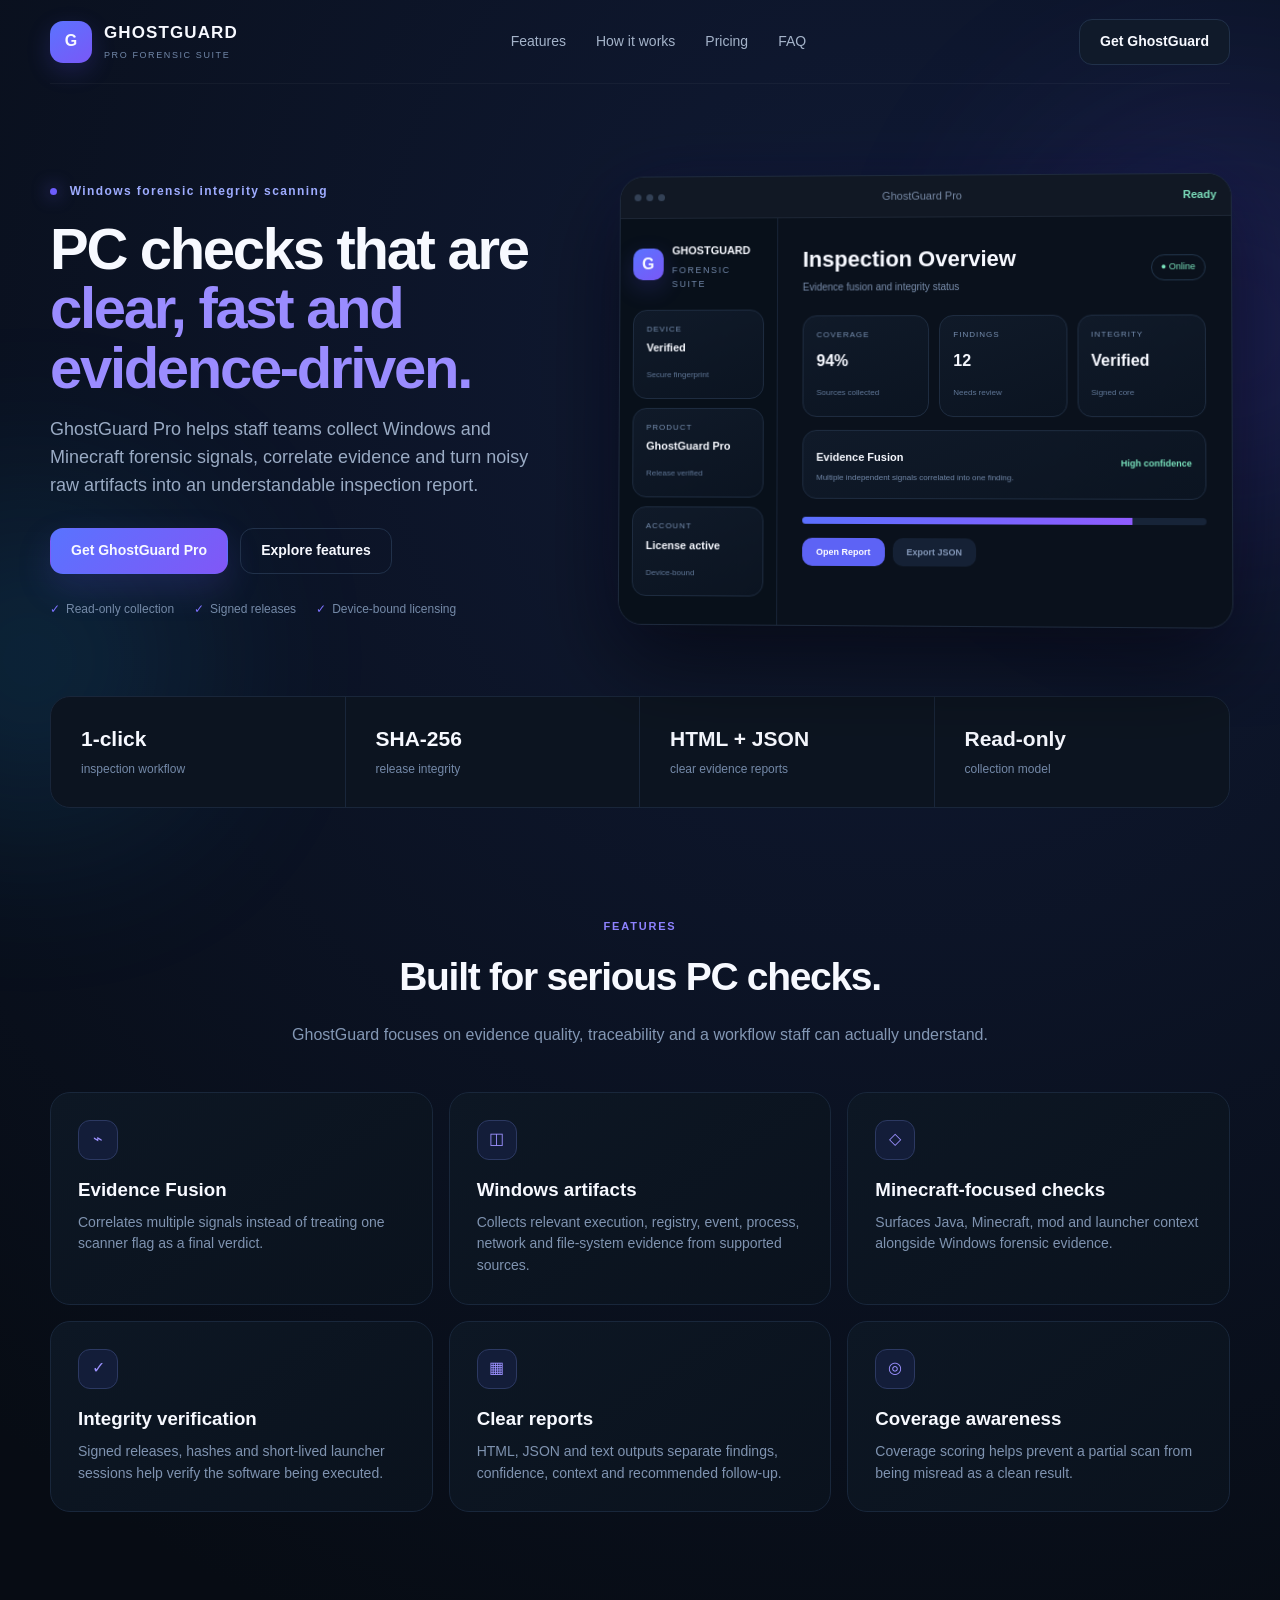
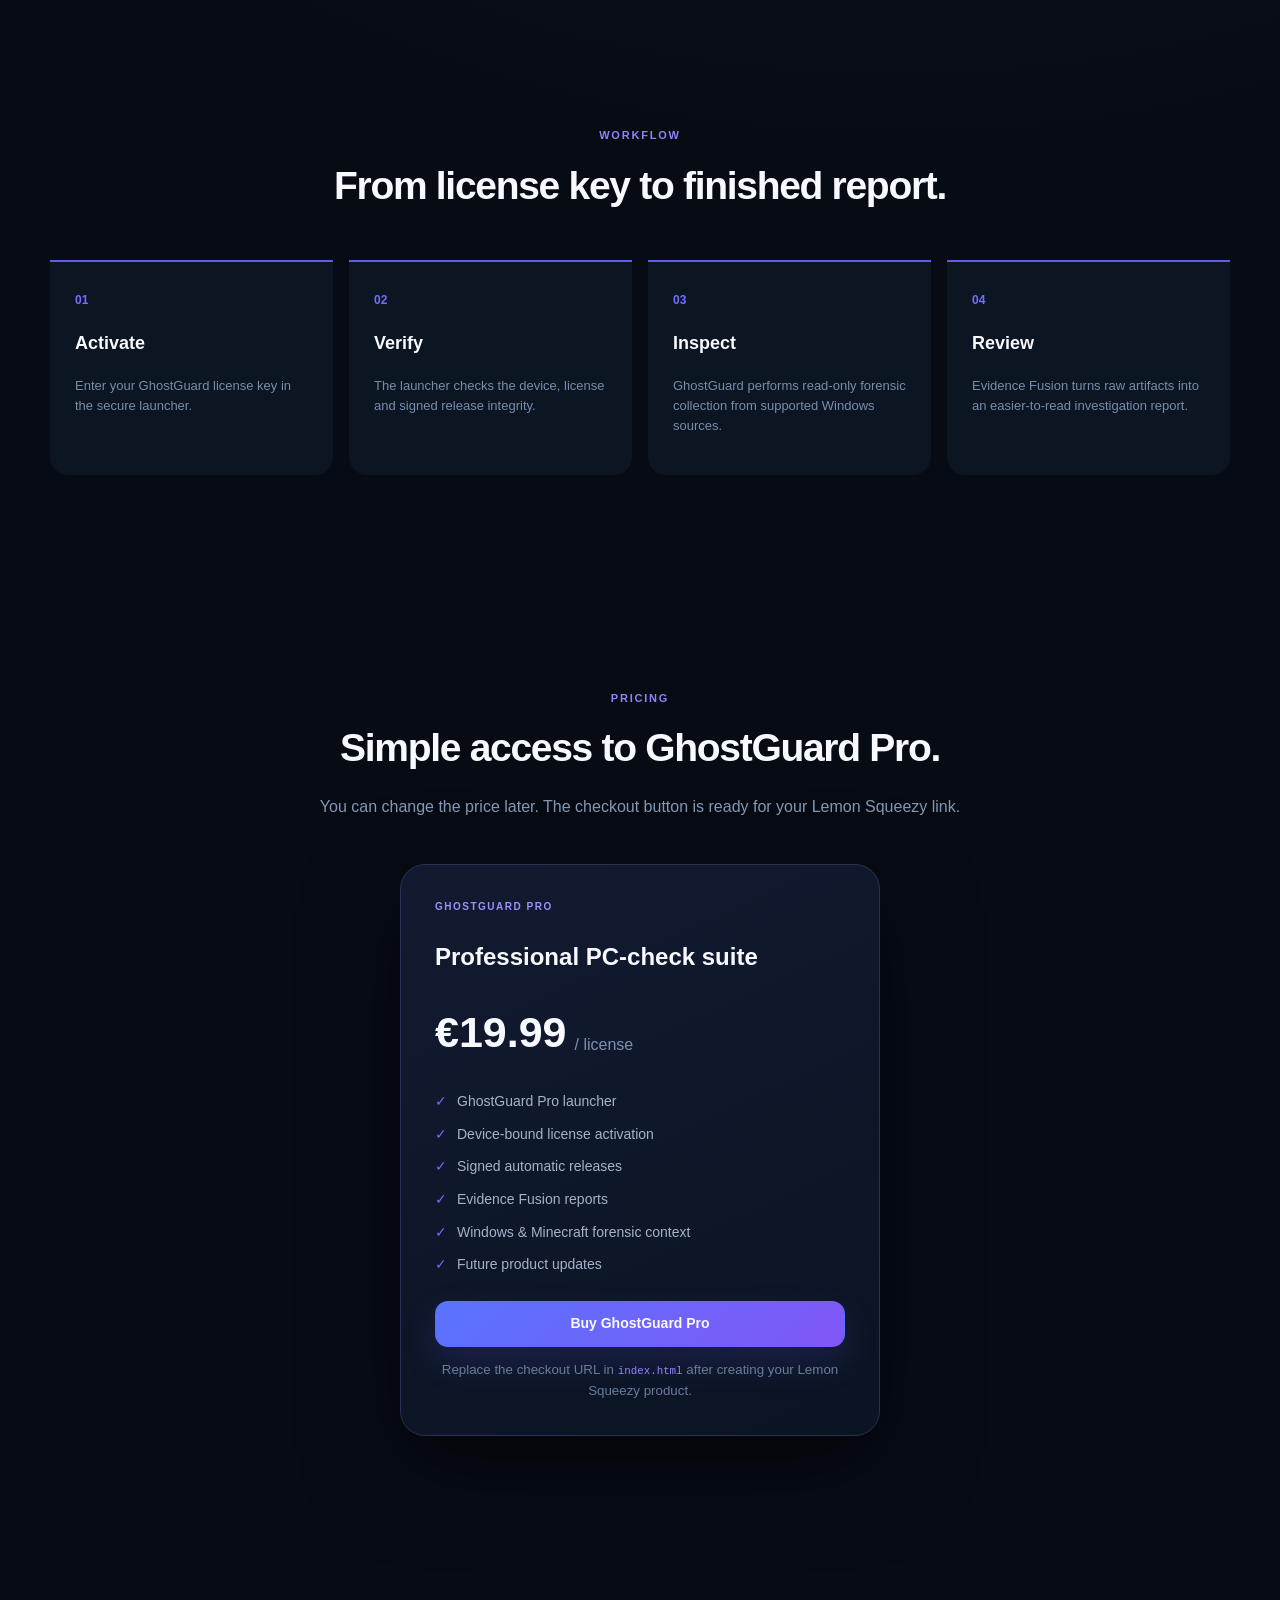
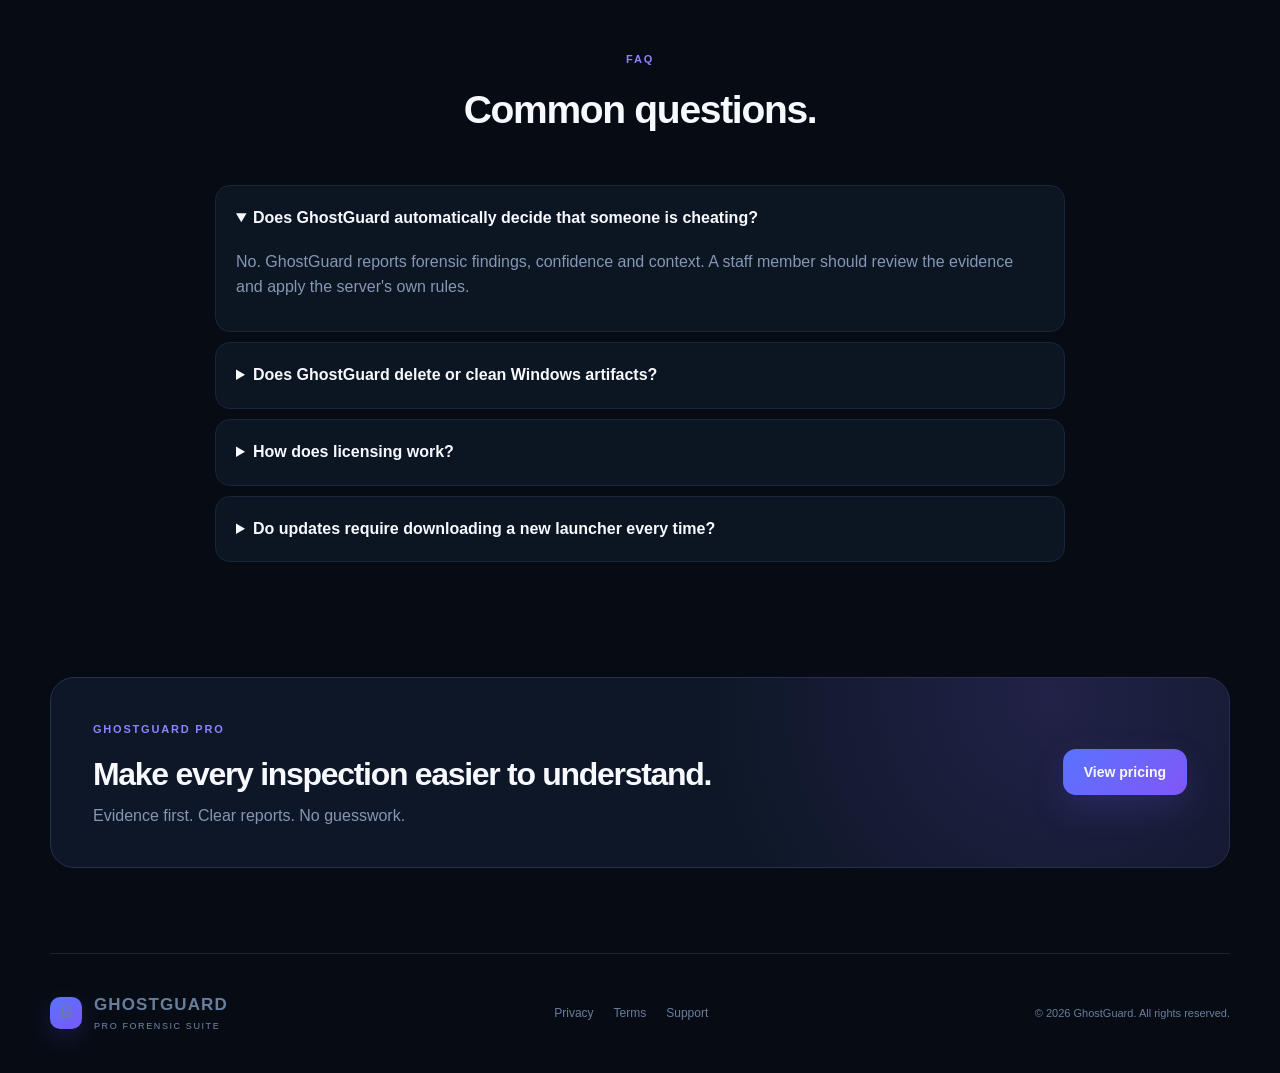
==== index.html @ 9f10e1e0 "Initial GhostGuard website" ====
<!doctype html>
<html lang="en">
<head>
  <meta charset="utf-8" />
  <meta name="viewport" content="width=device-width,initial-scale=1" />
  <meta name="description" content="GhostGuard Pro — Windows and Minecraft forensic integrity scanner for professional PC checks, evidence collection and clear reporting." />
  <title>GhostGuard Pro — Forensic Integrity Scanner</title>
  <link rel="icon" href="assets/favicon.svg" type="image/svg+xml" />
  <link rel="stylesheet" href="styles.css" />
</head>
<body>
  <div class="bg-orb orb-a"></div><div class="bg-orb orb-b"></div>
  <header class="nav shell">
    <a class="brand" href="#top" aria-label="GhostGuard home">
      <span class="logo">G</span>
      <span><strong>GHOSTGUARD</strong><small>PRO FORENSIC SUITE</small></span>
    </a>
    <nav>
      <a href="#features">Features</a>
      <a href="#workflow">How it works</a>
      <a href="#pricing">Pricing</a>
      <a href="#faq">FAQ</a>
    </nav>
    <a class="btn btn-secondary" href="#pricing">Get GhostGuard</a>
  </header>

  <main id="top">
    <section class="hero shell">
      <div class="hero-copy">
        <div class="eyebrow"><span></span> Windows forensic integrity scanning</div>
        <h1>PC checks that are <em>clear, fast and evidence-driven.</em></h1>
        <p class="lead">GhostGuard Pro helps staff teams collect Windows and Minecraft forensic signals, correlate evidence and turn noisy raw artifacts into an understandable inspection report.</p>
        <div class="hero-actions">
          <a class="btn btn-primary" href="#pricing">Get GhostGuard Pro</a>
          <a class="btn btn-ghost" href="#features">Explore features</a>
        </div>
        <div class="trust-row">
          <span>Read-only collection</span><span>Signed releases</span><span>Device-bound licensing</span>
        </div>
      </div>
      <div class="app-card" aria-label="GhostGuard product preview">
        <div class="app-top"><div class="dots"><i></i><i></i><i></i></div><span>GhostGuard Pro</span><b>Ready</b></div>
        <div class="app-grid">
          <aside>
            <div class="mini-brand"><span class="logo sm">G</span><div><strong>GHOSTGUARD</strong><small>FORENSIC SUITE</small></div></div>
            <div class="side-card"><small>DEVICE</small><strong>Verified</strong><span>Secure fingerprint</span></div>
            <div class="side-card"><small>PRODUCT</small><strong>GhostGuard Pro</strong><span>Release verified</span></div>
            <div class="side-card"><small>ACCOUNT</small><strong>License active</strong><span>Device-bound</span></div>
          </aside>
          <section class="dash">
            <div class="dash-head"><div><h3>Inspection Overview</h3><p>Evidence fusion and integrity status</p></div><div class="pill good">● Online</div></div>
            <div class="metric-grid">
              <div class="metric"><small>COVERAGE</small><strong>94%</strong><span>Sources collected</span></div>
              <div class="metric"><small>FINDINGS</small><strong>12</strong><span>Needs review</span></div>
              <div class="metric"><small>INTEGRITY</small><strong>Verified</strong><span>Signed core</span></div>
            </div>
            <div class="finding"><div><b>Evidence Fusion</b><span>Multiple independent signals correlated into one finding.</span></div><strong>High confidence</strong></div>
            <div class="progress"><span></span></div>
            <div class="dash-actions"><button>Open Report</button><button class="muted">Export JSON</button></div>
          </section>
        </div>
      </div>
    </section>

    <section class="stats shell">
      <div><strong>1-click</strong><span>inspection workflow</span></div>
      <div><strong>SHA-256</strong><span>release integrity</span></div>
      <div><strong>HTML + JSON</strong><span>clear evidence reports</span></div>
      <div><strong>Read-only</strong><span>collection model</span></div>
    </section>

    <section id="features" class="section shell">
      <div class="section-title"><span>FEATURES</span><h2>Built for serious PC checks.</h2><p>GhostGuard focuses on evidence quality, traceability and a workflow staff can actually understand.</p></div>
      <div class="cards three">
        <article><div class="icon">⌁</div><h3>Evidence Fusion</h3><p>Correlates multiple signals instead of treating one scanner flag as a final verdict.</p></article>
        <article><div class="icon">◫</div><h3>Windows artifacts</h3><p>Collects relevant execution, registry, event, process, network and file-system evidence from supported sources.</p></article>
        <article><div class="icon">◇</div><h3>Minecraft-focused checks</h3><p>Surfaces Java, Minecraft, mod and launcher context alongside Windows forensic evidence.</p></article>
        <article><div class="icon">✓</div><h3>Integrity verification</h3><p>Signed releases, hashes and short-lived launcher sessions help verify the software being executed.</p></article>
        <article><div class="icon">▦</div><h3>Clear reports</h3><p>HTML, JSON and text outputs separate findings, confidence, context and recommended follow-up.</p></article>
        <article><div class="icon">◎</div><h3>Coverage awareness</h3><p>Coverage scoring helps prevent a partial scan from being misread as a clean result.</p></article>
      </div>
    </section>

    <section id="workflow" class="section shell">
      <div class="section-title"><span>WORKFLOW</span><h2>From license key to finished report.</h2></div>
      <div class="steps">
        <div><b>01</b><h3>Activate</h3><p>Enter your GhostGuard license key in the secure launcher.</p></div>
        <div><b>02</b><h3>Verify</h3><p>The launcher checks the device, license and signed release integrity.</p></div>
        <div><b>03</b><h3>Inspect</h3><p>GhostGuard performs read-only forensic collection from supported Windows sources.</p></div>
        <div><b>04</b><h3>Review</h3><p>Evidence Fusion turns raw artifacts into an easier-to-read investigation report.</p></div>
      </div>
    </section>

    <section id="pricing" class="section shell pricing-wrap">
      <div class="section-title"><span>PRICING</span><h2>Simple access to GhostGuard Pro.</h2><p>You can change the price later. The checkout button is ready for your Lemon Squeezy link.</p></div>
      <div class="price-card">
        <div class="popular">GHOSTGUARD PRO</div>
        <h3>Professional PC-check suite</h3>
        <div class="price"><strong>€19.99</strong><span>/ license</span></div>
        <ul>
          <li>GhostGuard Pro launcher</li>
          <li>Device-bound license activation</li>
          <li>Signed automatic releases</li>
          <li>Evidence Fusion reports</li>
          <li>Windows & Minecraft forensic context</li>
          <li>Future product updates</li>
        </ul>
        <a id="buyButton" class="btn btn-primary full" href="#" data-checkout="YOUR_LEMON_SQUEEZY_CHECKOUT_URL">Buy GhostGuard Pro</a>
        <small class="note">Replace the checkout URL in <code>index.html</code> after creating your Lemon Squeezy product.</small>
      </div>
    </section>

    <section id="faq" class="section shell">
      <div class="section-title"><span>FAQ</span><h2>Common questions.</h2></div>
      <div class="faq">
        <details open><summary>Does GhostGuard automatically decide that someone is cheating?</summary><p>No. GhostGuard reports forensic findings, confidence and context. A staff member should review the evidence and apply the server's own rules.</p></details>
        <details><summary>Does GhostGuard delete or clean Windows artifacts?</summary><p>No. The product is designed as a read-only forensic and integrity scanner. It does not exist to erase evidence.</p></details>
        <details><summary>How does licensing work?</summary><p>A purchased license is activated through the GhostGuard launcher and can be restricted to a configured number of devices.</p></details>
        <details><summary>Do updates require downloading a new launcher every time?</summary><p>No. The launcher can verify and obtain signed GhostGuard releases automatically.</p></details>
      </div>
    </section>

    <section class="cta shell">
      <div><span>GHOSTGUARD PRO</span><h2>Make every inspection easier to understand.</h2><p>Evidence first. Clear reports. No guesswork.</p></div>
      <a class="btn btn-primary" href="#pricing">View pricing</a>
    </section>
  </main>

  <footer class="shell footer">
    <a class="brand" href="#top"><span class="logo sm">G</span><span><strong>GHOSTGUARD</strong><small>PRO FORENSIC SUITE</small></span></a>
    <div><a href="privacy.html">Privacy</a><a href="terms.html">Terms</a><a href="mailto:support@example.com">Support</a></div>
    <small>© <span id="year"></span> GhostGuard. All rights reserved.</small>
  </footer>
  <script src="script.js"></script>
</body>
</html>
---- styles.css ----
:root{--bg:#070c14;--panel:#0e1725;--panel2:#111c2d;--line:#1d2a3d;--text:#f7f9ff;--muted:#8da1bf;--primary:#6d5dfc;--primary2:#8a5cff;--good:#6ee7b7}*{box-sizing:border-box}html{scroll-behavior:smooth}body{margin:0;background:radial-gradient(circle at 70% 8%,#101a35 0,#070c14 35%),var(--bg);color:var(--text);font-family:Inter,Segoe UI,Arial,sans-serif;line-height:1.55;overflow-x:hidden}a{color:inherit;text-decoration:none}.shell{width:min(1180px,calc(100% - 40px));margin:auto}.bg-orb{position:fixed;filter:blur(110px);opacity:.17;pointer-events:none;z-index:-1;border-radius:50%}.orb-a{width:420px;height:420px;background:#624cff;right:-160px;top:120px}.orb-b{width:300px;height:300px;background:#1fb8ff;left:-120px;bottom:10%}.nav{height:84px;display:flex;align-items:center;justify-content:space-between;border-bottom:1px solid rgba(255,255,255,.04)}.brand{display:flex;align-items:center;gap:12px}.brand strong{font-size:17px;letter-spacing:1.1px}.brand small,.mini-brand small{display:block;color:#7187a8;font-size:9px;letter-spacing:1.6px;margin-top:2px}.logo{width:42px;height:42px;display:grid;place-items:center;border-radius:13px;font-weight:900;background:linear-gradient(145deg,#5b73ff,#7958f7);box-shadow:0 8px 25px #5d56ff33}.logo.sm{width:32px;height:32px;border-radius:10px}.nav nav{display:flex;gap:30px;color:#a4b3c9;font-size:14px}.nav nav a:hover{color:#fff}.btn{display:inline-flex;align-items:center;justify-content:center;min-height:46px;padding:0 20px;border-radius:13px;font-weight:750;font-size:14px;border:1px solid transparent;transition:.2s}.btn:hover{transform:translateY(-1px)}.btn-primary{background:linear-gradient(135deg,#5973ff,#8157f6);box-shadow:0 14px 34px #6b59fd2b}.btn-secondary,.btn-ghost{background:#101a2a;border-color:#21314a}.btn-ghost{background:transparent}.hero{padding:90px 0 70px;display:grid;grid-template-columns:.9fr 1.1fr;gap:64px;align-items:center}.eyebrow{font-size:12px;font-weight:800;letter-spacing:1.4px;color:#9eacff}.eyebrow span{display:inline-block;width:7px;height:7px;border-radius:50%;background:#6d5dfc;box-shadow:0 0 18px #6d5dfc;margin-right:8px}.hero h1{font-size:58px;line-height:1.03;letter-spacing:-2.3px;margin:18px 0}.hero h1 em{font-style:normal;color:#9a8cff}.lead{font-size:18px;color:#9aabc4;max-width:610px}.hero-actions{display:flex;gap:12px;margin-top:28px}.trust-row{display:flex;gap:20px;margin-top:26px;color:#758aa8;font-size:12px}.trust-row span:before{content:'✓';color:#7d72ff;margin-right:6px}.app-card{border:1px solid #1e2a3d;background:#0a111c;border-radius:24px;box-shadow:0 35px 90px #0009,0 0 70px #594cff12;overflow:hidden;transform:perspective(1200px) rotateY(-2deg) rotateX(1deg)}.app-top{height:42px;background:#111824;border-bottom:1px solid #1d2635;display:flex;align-items:center;padding:0 14px;color:#7789a5;font-size:11px}.app-top>span{margin:auto}.app-top>b{color:#7de0bd}.dots{display:flex;gap:5px}.dots i{width:7px;height:7px;background:#334156;border-radius:50%}.app-grid{display:grid;grid-template-columns:160px 1fr;min-height:390px}.app-grid aside{padding:19px 13px;border-right:1px solid #182437;background:#08101a}.mini-brand{display:flex;align-items:center;gap:9px;margin-bottom:18px}.mini-brand strong{font-size:11px}.side-card,.metric,.finding{border:1px solid #1e2c40;background:linear-gradient(160deg,#101a29,#0b1421);border-radius:14px;padding:13px;margin-bottom:9px}.side-card small,.metric small{display:block;color:#7890b2;font-size:8px;letter-spacing:1px}.side-card strong{display:block;font-size:11px;margin:4px 0}.side-card span,.metric span{color:#607797;font-size:8px}.dash{padding:25px}.dash-head{display:flex;align-items:center;justify-content:space-between}.dash h3{margin:0;font-size:22px}.dash p{margin:3px 0 0;color:#778ba9;font-size:10px}.pill{border:1px solid #21344a;border-radius:99px;padding:5px 9px;font-size:9px}.pill.good{color:#7be5be}.metric-grid{display:grid;grid-template-columns:repeat(3,1fr);gap:10px;margin-top:20px}.metric{margin:0}.metric strong{display:block;margin:8px 0 4px;font-size:16px}.finding{display:flex;align-items:center;justify-content:space-between;margin-top:13px}.finding b{font-size:11px}.finding span{display:block;color:#6d83a3;font-size:8px;margin-top:4px}.finding>strong{color:#78e1bc;font-size:9px}.progress{height:7px;background:#172438;border-radius:99px;overflow:hidden;margin-top:18px}.progress span{display:block;width:82%;height:100%;background:linear-gradient(90deg,#5b70ff,#8f5cff)}.dash-actions{display:flex;gap:8px;margin-top:14px}.dash-actions button{border:0;border-radius:10px;background:#5d63f5;color:#fff;padding:9px 14px;font-weight:700;font-size:9px}.dash-actions .muted{background:#152135;color:#8498b8}.stats{display:grid;grid-template-columns:repeat(4,1fr);border:1px solid #19263a;border-radius:20px;background:#0c1420;overflow:hidden}.stats div{padding:26px 30px;border-right:1px solid #19263a}.stats div:last-child{border:0}.stats strong{display:block;font-size:21px}.stats span{color:#7489a8;font-size:12px}.section{padding:105px 0}.section-title{text-align:center;max-width:700px;margin:0 auto 44px}.section-title>span,.cta>div>span{color:#8e82ff;font-size:11px;letter-spacing:1.8px;font-weight:800}.section-title h2,.cta h2{font-size:39px;letter-spacing:-1.3px;margin:9px 0}.section-title p,.cta p{color:#8397b4}.cards.three{display:grid;grid-template-columns:repeat(3,1fr);gap:16px}.cards article{padding:27px;border:1px solid #19273b;background:linear-gradient(145deg,#0d1724,#0a121d);border-radius:20px}.cards h3{margin:15px 0 8px}.cards p{color:#7f93b0;font-size:14px;margin:0}.icon{width:40px;height:40px;border:1px solid #2c3962;border-radius:12px;display:grid;place-items:center;background:#131d39;color:#9c91ff}.steps{display:grid;grid-template-columns:repeat(4,1fr);gap:16px}.steps>div{padding:25px;border-top:2px solid #5f5af4;background:#0c1522;border-radius:0 0 18px 18px}.steps b{color:#766dfd;font-size:12px}.steps h3{font-size:18px}.steps p{color:#788dab;font-size:13px}.pricing-wrap{max-width:900px}.price-card{width:min(480px,100%);margin:auto;border:1px solid #2a3152;background:linear-gradient(155deg,#121a31,#0b1422);padding:34px;border-radius:25px;box-shadow:0 30px 90px #0008}.popular{font-size:10px;font-weight:900;letter-spacing:1.5px;color:#9c90ff}.price-card h3{font-size:24px}.price{display:flex;align-items:end;gap:8px;margin:15px 0 22px}.price strong{font-size:43px}.price span{color:#7d90ae;padding-bottom:8px}.price-card ul{list-style:none;padding:0;margin:25px 0}.price-card li{margin:11px 0;color:#a5b3c8;font-size:14px}.price-card li:before{content:'✓';color:#736bff;margin-right:10px}.full{width:100%}.note{display:block;text-align:center;color:#687d9c;margin-top:13px}.note code{color:#9188ff}.faq{max-width:850px;margin:auto}.faq details{background:#0c1522;border:1px solid #19273b;border-radius:15px;margin:10px 0;padding:0 20px}.faq summary{cursor:pointer;padding:20px 0;font-weight:750}.faq p{color:#8498b5;margin-top:0;padding-bottom:15px}.cta{margin-bottom:85px;border:1px solid #282d52;border-radius:24px;padding:38px 42px;background:radial-gradient(circle at 85% 10%,#47388855,transparent 34%),#0e1727;display:flex;align-items:center;justify-content:space-between}.cta h2{font-size:32px;margin-bottom:4px}.cta p{margin:0}.footer{border-top:1px solid #172337;min-height:120px;display:flex;align-items:center;justify-content:space-between;color:#687e9d}.footer>div{display:flex;gap:20px;font-size:12px}.footer>small{font-size:11px}@media(max-width:950px){.nav nav{display:none}.hero{grid-template-columns:1fr;padding-top:60px}.hero-copy{text-align:center}.lead{margin:auto}.hero-actions,.trust-row{justify-content:center}.app-card{transform:none}.cards.three{grid-template-columns:repeat(2,1fr)}.steps{grid-template-columns:repeat(2,1fr)}}@media(max-width:650px){.shell{width:min(100% - 24px,1180px)}.nav .btn-secondary{display:none}.hero h1{font-size:42px}.trust-row{flex-direction:column;gap:4px}.app-grid{grid-template-columns:1fr}.app-grid aside{display:none}.metric-grid{grid-template-columns:1fr}.stats{grid-template-columns:1fr 1fr}.stats div:nth-child(2){border-right:0}.cards.three,.steps{grid-template-columns:1fr}.cta,.footer{flex-direction:column;align-items:flex-start;gap:20px}.footer{padding:25px 0}.footer>div{flex-wrap:wrap}.section{padding:75px 0}}
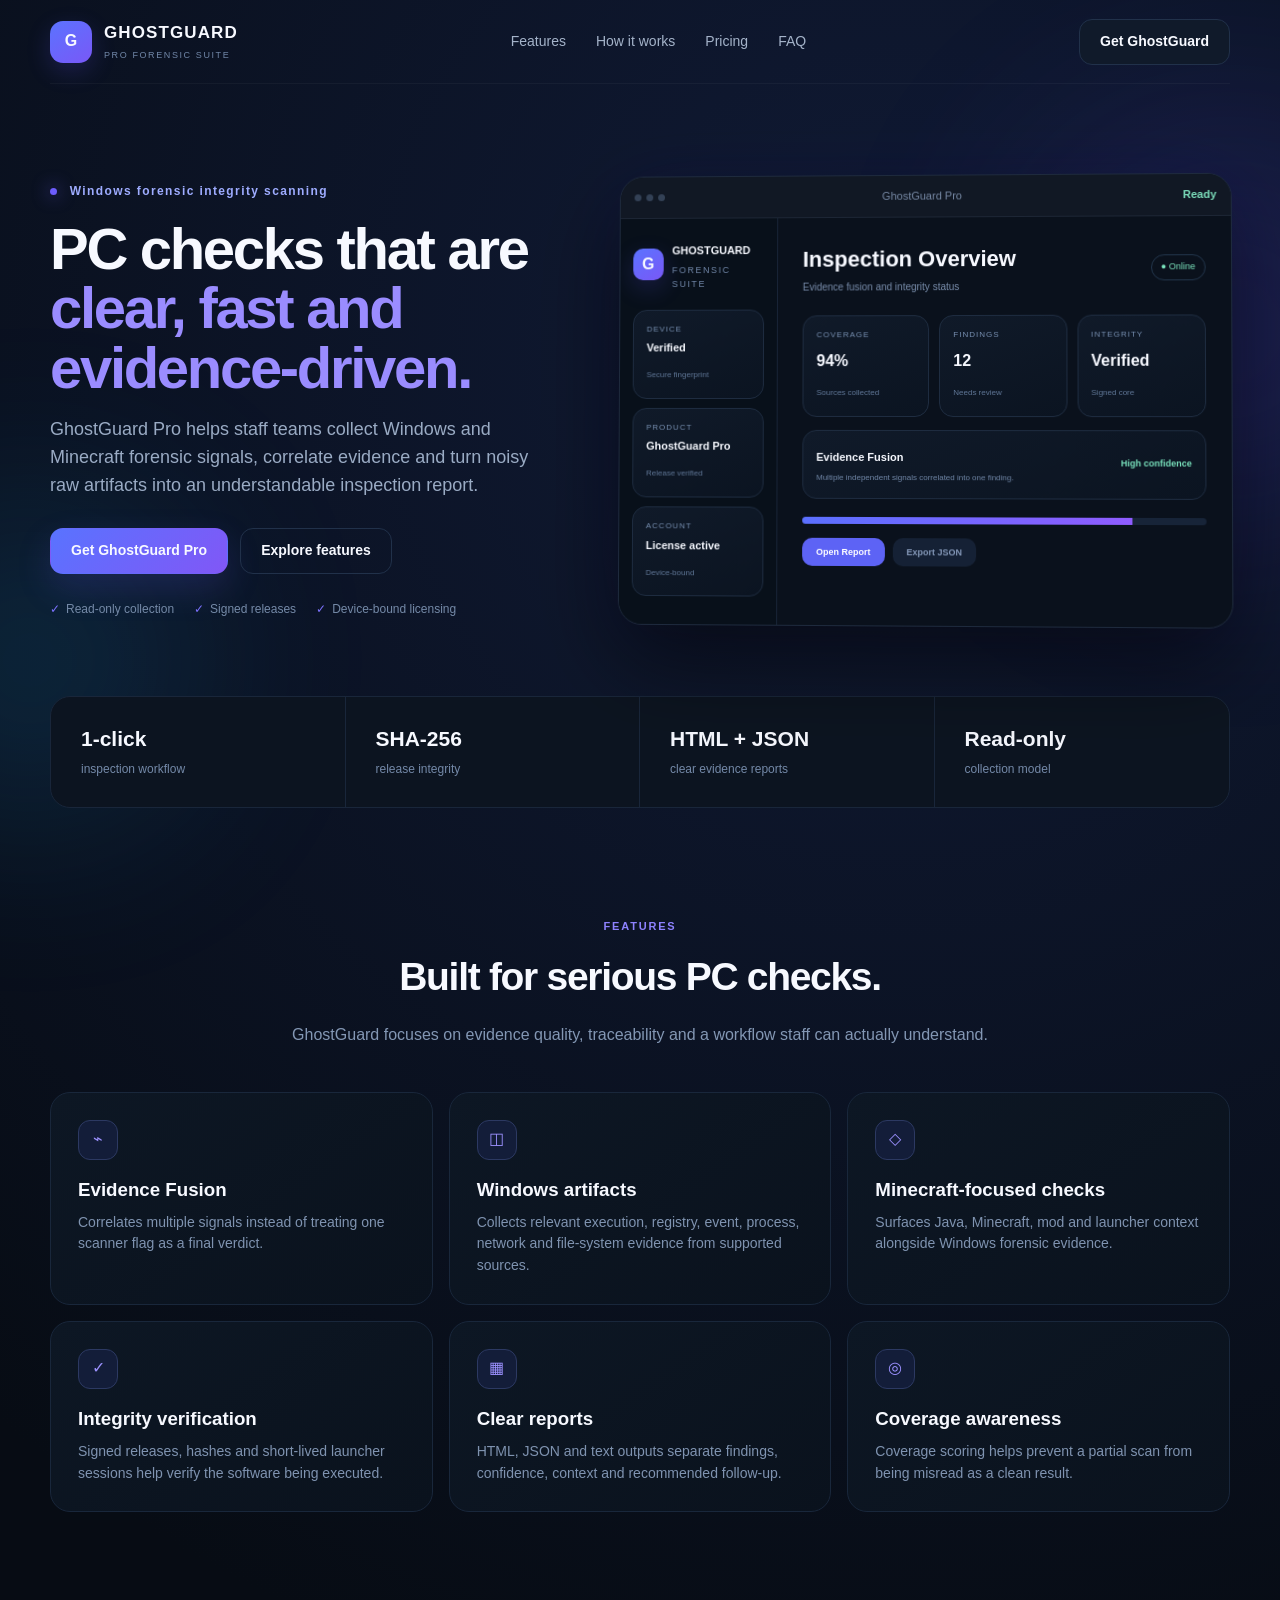
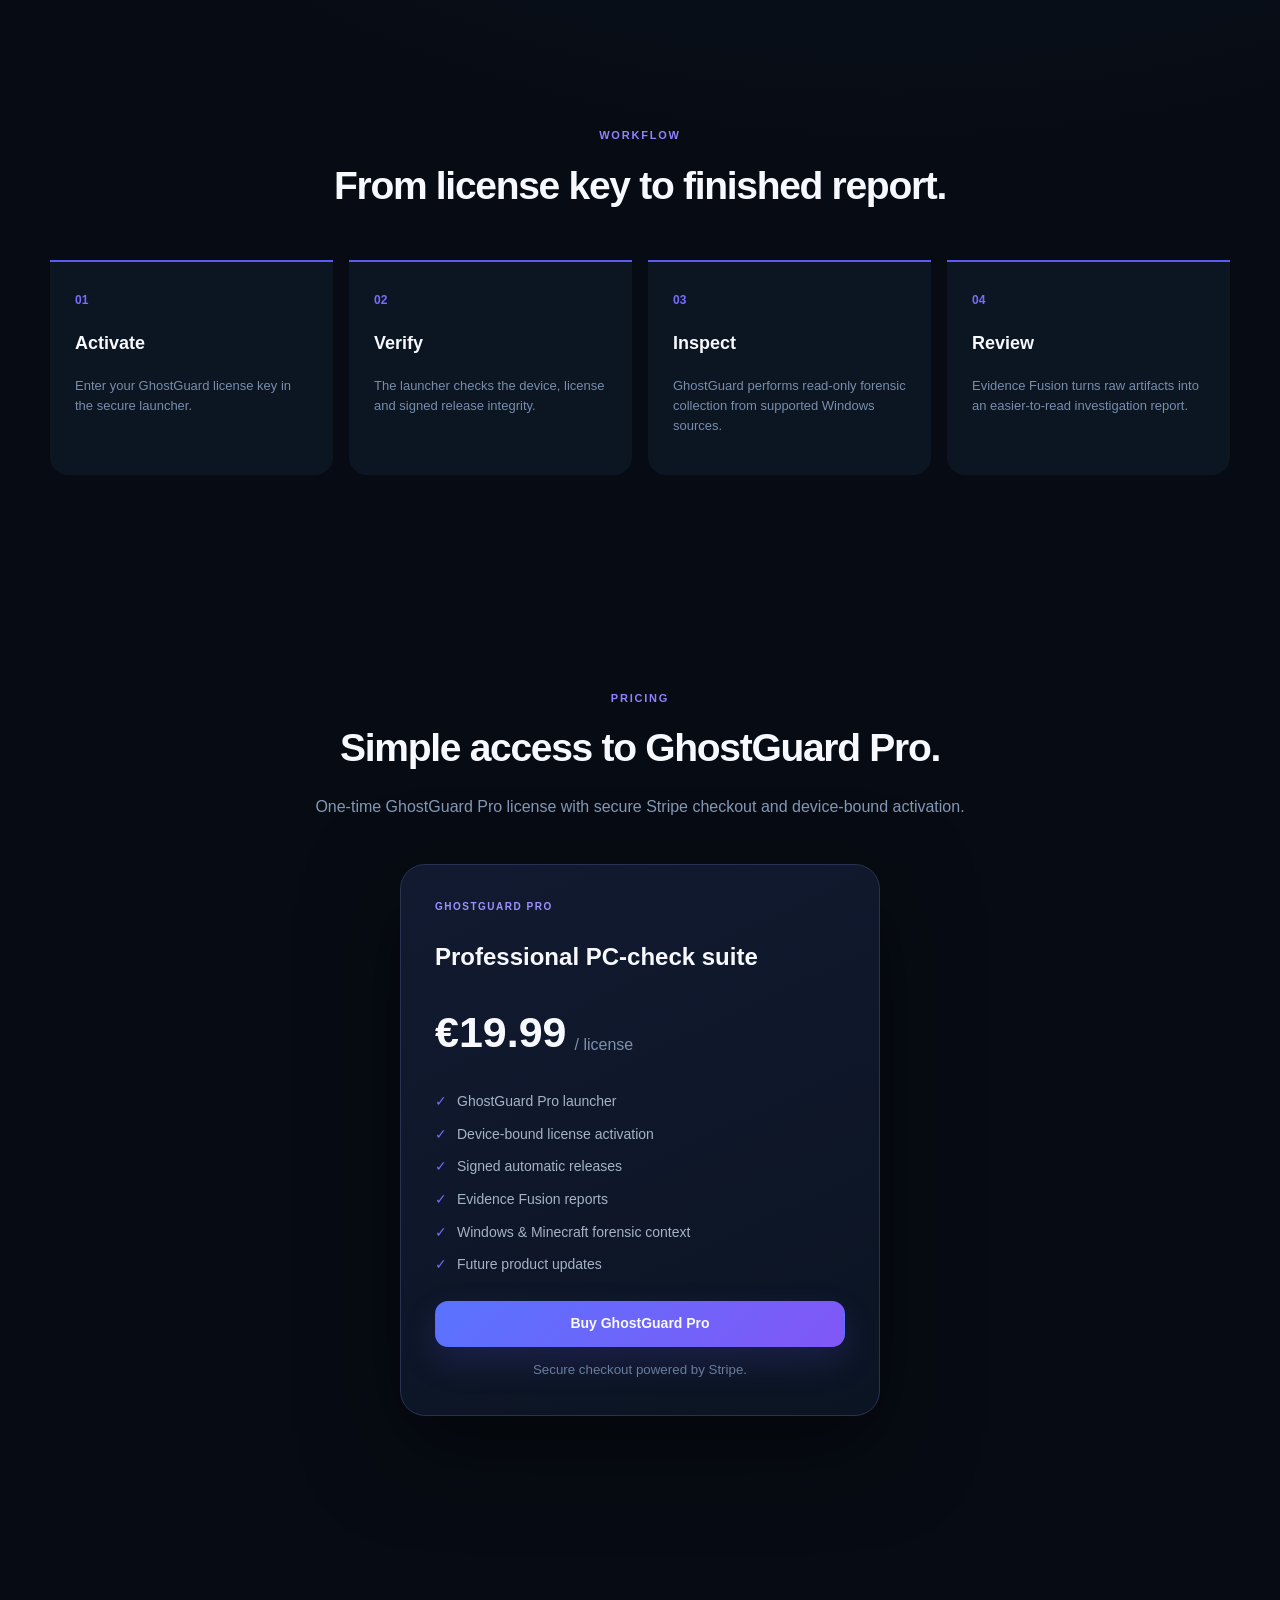
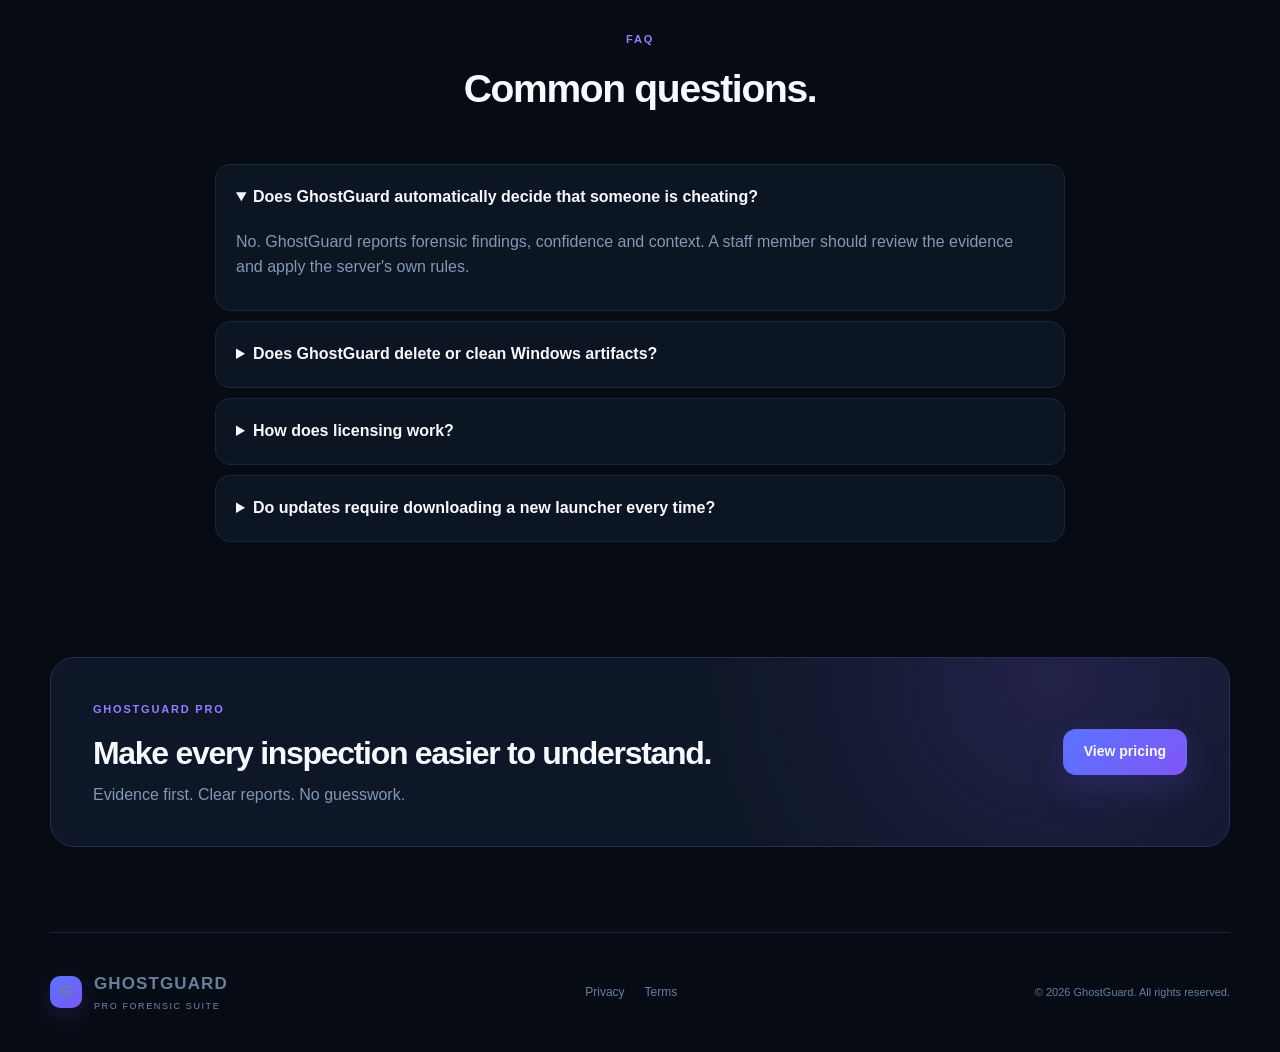
==== commit e3d1651e: "Add files via upload" ====
--- a/index.html
+++ b/index.html
@@ -92,7 +92,7 @@
     </section>
 
     <section id="pricing" class="section shell pricing-wrap">
-      <div class="section-title"><span>PRICING</span><h2>Simple access to GhostGuard Pro.</h2><p>You can change the price later. The checkout button is ready for your Lemon Squeezy link.</p></div>
+      <div class="section-title"><span>PRICING</span><h2>Simple access to GhostGuard Pro.</h2><p>One-time GhostGuard Pro license with secure Stripe checkout and device-bound activation.</p></div>
       <div class="price-card">
         <div class="popular">GHOSTGUARD PRO</div>
         <h3>Professional PC-check suite</h3>
@@ -105,8 +105,8 @@
           <li>Windows & Minecraft forensic context</li>
           <li>Future product updates</li>
         </ul>
-        <a id="buyButton" class="btn btn-primary full" href="#" data-checkout="YOUR_LEMON_SQUEEZY_CHECKOUT_URL">Buy GhostGuard Pro</a>
-        <small class="note">Replace the checkout URL in <code>index.html</code> after creating your Lemon Squeezy product.</small>
+        <a id="buyButton" class="btn btn-primary full" href="#">Buy GhostGuard Pro</a>
+        <small class="note">Secure checkout powered by Stripe.</small>
       </div>
     </section>
 
@@ -128,9 +128,10 @@
 
   <footer class="shell footer">
     <a class="brand" href="#top"><span class="logo sm">G</span><span><strong>GHOSTGUARD</strong><small>PRO FORENSIC SUITE</small></span></a>
-    <div><a href="privacy.html">Privacy</a><a href="terms.html">Terms</a><a href="mailto:support@example.com">Support</a></div>
+    <div><a href="privacy.html">Privacy</a><a href="terms.html">Terms</a></div>
     <small>© <span id="year"></span> GhostGuard. All rights reserved.</small>
   </footer>
+  <script src="config.js"></script>
   <script src="script.js"></script>
 </body>
 </html>
--- a/styles.css
+++ b/styles.css
@@ -1 +1,4 @@
 :root{--bg:#070c14;--panel:#0e1725;--panel2:#111c2d;--line:#1d2a3d;--text:#f7f9ff;--muted:#8da1bf;--primary:#6d5dfc;--primary2:#8a5cff;--good:#6ee7b7}*{box-sizing:border-box}html{scroll-behavior:smooth}body{margin:0;background:radial-gradient(circle at 70% 8%,#101a35 0,#070c14 35%),var(--bg);color:var(--text);font-family:Inter,Segoe UI,Arial,sans-serif;line-height:1.55;overflow-x:hidden}a{color:inherit;text-decoration:none}.shell{width:min(1180px,calc(100% - 40px));margin:auto}.bg-orb{position:fixed;filter:blur(110px);opacity:.17;pointer-events:none;z-index:-1;border-radius:50%}.orb-a{width:420px;height:420px;background:#624cff;right:-160px;top:120px}.orb-b{width:300px;height:300px;background:#1fb8ff;left:-120px;bottom:10%}.nav{height:84px;display:flex;align-items:center;justify-content:space-between;border-bottom:1px solid rgba(255,255,255,.04)}.brand{display:flex;align-items:center;gap:12px}.brand strong{font-size:17px;letter-spacing:1.1px}.brand small,.mini-brand small{display:block;color:#7187a8;font-size:9px;letter-spacing:1.6px;margin-top:2px}.logo{width:42px;height:42px;display:grid;place-items:center;border-radius:13px;font-weight:900;background:linear-gradient(145deg,#5b73ff,#7958f7);box-shadow:0 8px 25px #5d56ff33}.logo.sm{width:32px;height:32px;border-radius:10px}.nav nav{display:flex;gap:30px;color:#a4b3c9;font-size:14px}.nav nav a:hover{color:#fff}.btn{display:inline-flex;align-items:center;justify-content:center;min-height:46px;padding:0 20px;border-radius:13px;font-weight:750;font-size:14px;border:1px solid transparent;transition:.2s}.btn:hover{transform:translateY(-1px)}.btn-primary{background:linear-gradient(135deg,#5973ff,#8157f6);box-shadow:0 14px 34px #6b59fd2b}.btn-secondary,.btn-ghost{background:#101a2a;border-color:#21314a}.btn-ghost{background:transparent}.hero{padding:90px 0 70px;display:grid;grid-template-columns:.9fr 1.1fr;gap:64px;align-items:center}.eyebrow{font-size:12px;font-weight:800;letter-spacing:1.4px;color:#9eacff}.eyebrow span{display:inline-block;width:7px;height:7px;border-radius:50%;background:#6d5dfc;box-shadow:0 0 18px #6d5dfc;margin-right:8px}.hero h1{font-size:58px;line-height:1.03;letter-spacing:-2.3px;margin:18px 0}.hero h1 em{font-style:normal;color:#9a8cff}.lead{font-size:18px;color:#9aabc4;max-width:610px}.hero-actions{display:flex;gap:12px;margin-top:28px}.trust-row{display:flex;gap:20px;margin-top:26px;color:#758aa8;font-size:12px}.trust-row span:before{content:'✓';color:#7d72ff;margin-right:6px}.app-card{border:1px solid #1e2a3d;background:#0a111c;border-radius:24px;box-shadow:0 35px 90px #0009,0 0 70px #594cff12;overflow:hidden;transform:perspective(1200px) rotateY(-2deg) rotateX(1deg)}.app-top{height:42px;background:#111824;border-bottom:1px solid #1d2635;display:flex;align-items:center;padding:0 14px;color:#7789a5;font-size:11px}.app-top>span{margin:auto}.app-top>b{color:#7de0bd}.dots{display:flex;gap:5px}.dots i{width:7px;height:7px;background:#334156;border-radius:50%}.app-grid{display:grid;grid-template-columns:160px 1fr;min-height:390px}.app-grid aside{padding:19px 13px;border-right:1px solid #182437;background:#08101a}.mini-brand{display:flex;align-items:center;gap:9px;margin-bottom:18px}.mini-brand strong{font-size:11px}.side-card,.metric,.finding{border:1px solid #1e2c40;background:linear-gradient(160deg,#101a29,#0b1421);border-radius:14px;padding:13px;margin-bottom:9px}.side-card small,.metric small{display:block;color:#7890b2;font-size:8px;letter-spacing:1px}.side-card strong{display:block;font-size:11px;margin:4px 0}.side-card span,.metric span{color:#607797;font-size:8px}.dash{padding:25px}.dash-head{display:flex;align-items:center;justify-content:space-between}.dash h3{margin:0;font-size:22px}.dash p{margin:3px 0 0;color:#778ba9;font-size:10px}.pill{border:1px solid #21344a;border-radius:99px;padding:5px 9px;font-size:9px}.pill.good{color:#7be5be}.metric-grid{display:grid;grid-template-columns:repeat(3,1fr);gap:10px;margin-top:20px}.metric{margin:0}.metric strong{display:block;margin:8px 0 4px;font-size:16px}.finding{display:flex;align-items:center;justify-content:space-between;margin-top:13px}.finding b{font-size:11px}.finding span{display:block;color:#6d83a3;font-size:8px;margin-top:4px}.finding>strong{color:#78e1bc;font-size:9px}.progress{height:7px;background:#172438;border-radius:99px;overflow:hidden;margin-top:18px}.progress span{display:block;width:82%;height:100%;background:linear-gradient(90deg,#5b70ff,#8f5cff)}.dash-actions{display:flex;gap:8px;margin-top:14px}.dash-actions button{border:0;border-radius:10px;background:#5d63f5;color:#fff;padding:9px 14px;font-weight:700;font-size:9px}.dash-actions .muted{background:#152135;color:#8498b8}.stats{display:grid;grid-template-columns:repeat(4,1fr);border:1px solid #19263a;border-radius:20px;background:#0c1420;overflow:hidden}.stats div{padding:26px 30px;border-right:1px solid #19263a}.stats div:last-child{border:0}.stats strong{display:block;font-size:21px}.stats span{color:#7489a8;font-size:12px}.section{padding:105px 0}.section-title{text-align:center;max-width:700px;margin:0 auto 44px}.section-title>span,.cta>div>span{color:#8e82ff;font-size:11px;letter-spacing:1.8px;font-weight:800}.section-title h2,.cta h2{font-size:39px;letter-spacing:-1.3px;margin:9px 0}.section-title p,.cta p{color:#8397b4}.cards.three{display:grid;grid-template-columns:repeat(3,1fr);gap:16px}.cards article{padding:27px;border:1px solid #19273b;background:linear-gradient(145deg,#0d1724,#0a121d);border-radius:20px}.cards h3{margin:15px 0 8px}.cards p{color:#7f93b0;font-size:14px;margin:0}.icon{width:40px;height:40px;border:1px solid #2c3962;border-radius:12px;display:grid;place-items:center;background:#131d39;color:#9c91ff}.steps{display:grid;grid-template-columns:repeat(4,1fr);gap:16px}.steps>div{padding:25px;border-top:2px solid #5f5af4;background:#0c1522;border-radius:0 0 18px 18px}.steps b{color:#766dfd;font-size:12px}.steps h3{font-size:18px}.steps p{color:#788dab;font-size:13px}.pricing-wrap{max-width:900px}.price-card{width:min(480px,100%);margin:auto;border:1px solid #2a3152;background:linear-gradient(155deg,#121a31,#0b1422);padding:34px;border-radius:25px;box-shadow:0 30px 90px #0008}.popular{font-size:10px;font-weight:900;letter-spacing:1.5px;color:#9c90ff}.price-card h3{font-size:24px}.price{display:flex;align-items:end;gap:8px;margin:15px 0 22px}.price strong{font-size:43px}.price span{color:#7d90ae;padding-bottom:8px}.price-card ul{list-style:none;padding:0;margin:25px 0}.price-card li{margin:11px 0;color:#a5b3c8;font-size:14px}.price-card li:before{content:'✓';color:#736bff;margin-right:10px}.full{width:100%}.note{display:block;text-align:center;color:#687d9c;margin-top:13px}.note code{color:#9188ff}.faq{max-width:850px;margin:auto}.faq details{background:#0c1522;border:1px solid #19273b;border-radius:15px;margin:10px 0;padding:0 20px}.faq summary{cursor:pointer;padding:20px 0;font-weight:750}.faq p{color:#8498b5;margin-top:0;padding-bottom:15px}.cta{margin-bottom:85px;border:1px solid #282d52;border-radius:24px;padding:38px 42px;background:radial-gradient(circle at 85% 10%,#47388855,transparent 34%),#0e1727;display:flex;align-items:center;justify-content:space-between}.cta h2{font-size:32px;margin-bottom:4px}.cta p{margin:0}.footer{border-top:1px solid #172337;min-height:120px;display:flex;align-items:center;justify-content:space-between;color:#687e9d}.footer>div{display:flex;gap:20px;font-size:12px}.footer>small{font-size:11px}@media(max-width:950px){.nav nav{display:none}.hero{grid-template-columns:1fr;padding-top:60px}.hero-copy{text-align:center}.lead{margin:auto}.hero-actions,.trust-row{justify-content:center}.app-card{transform:none}.cards.three{grid-template-columns:repeat(2,1fr)}.steps{grid-template-columns:repeat(2,1fr)}}@media(max-width:650px){.shell{width:min(100% - 24px,1180px)}.nav .btn-secondary{display:none}.hero h1{font-size:42px}.trust-row{flex-direction:column;gap:4px}.app-grid{grid-template-columns:1fr}.app-grid aside{display:none}.metric-grid{grid-template-columns:1fr}.stats{grid-template-columns:1fr 1fr}.stats div:nth-child(2){border-right:0}.cards.three,.steps{grid-template-columns:1fr}.cta,.footer{flex-direction:column;align-items:flex-start;gap:20px}.footer{padding:25px 0}.footer>div{flex-wrap:wrap}.section{padding:75px 0}}
+
+/* Purchase success */
+.success-page{min-height:100vh;display:flex;flex-direction:column}.success-main{flex:1;display:grid;place-items:center;padding:70px 0}.success-card{width:min(720px,100%);border:1px solid #24324a;background:linear-gradient(155deg,#111a2d,#0a1320);border-radius:26px;padding:38px;box-shadow:0 35px 90px #0009}.success-badge{display:inline-flex;align-items:center;gap:8px;border:1px solid #27483f;background:#10241f;color:#7ee7be;border-radius:999px;padding:7px 11px;font-size:12px;font-weight:750}.success-card h1{font-size:38px;letter-spacing:-1.2px;margin:18px 0 8px}.success-card>p{color:#8da1bf;margin:0 0 24px}.license-box{border:1px solid #263650;background:#08111d;border-radius:17px;padding:18px}.license-box label{display:block;color:#758bab;font-size:10px;letter-spacing:1.4px;font-weight:800;margin-bottom:9px}.license-row{display:flex;gap:10px}.license-value{flex:1;min-height:50px;display:flex;align-items:center;padding:0 15px;border:1px solid #283850;background:#0d1725;border-radius:13px;font:700 15px ui-monospace,SFMono-Regular,Consolas,monospace;letter-spacing:.5px;word-break:break-all}.success-actions{display:flex;gap:10px;margin-top:18px}.success-status{margin-top:14px;color:#8195b3;font-size:12px}.success-status.bad{color:#ff9caa}.success-status.good{color:#78e1bc}.success-help{margin-top:20px;padding-top:18px;border-top:1px solid #1b2a40;color:#7388a8;font-size:12px}.success-help strong{color:#c8d3e3}@media(max-width:650px){.success-card{padding:24px}.success-card h1{font-size:31px}.license-row,.success-actions{flex-direction:column}.license-value{padding:14px;min-height:auto}}
